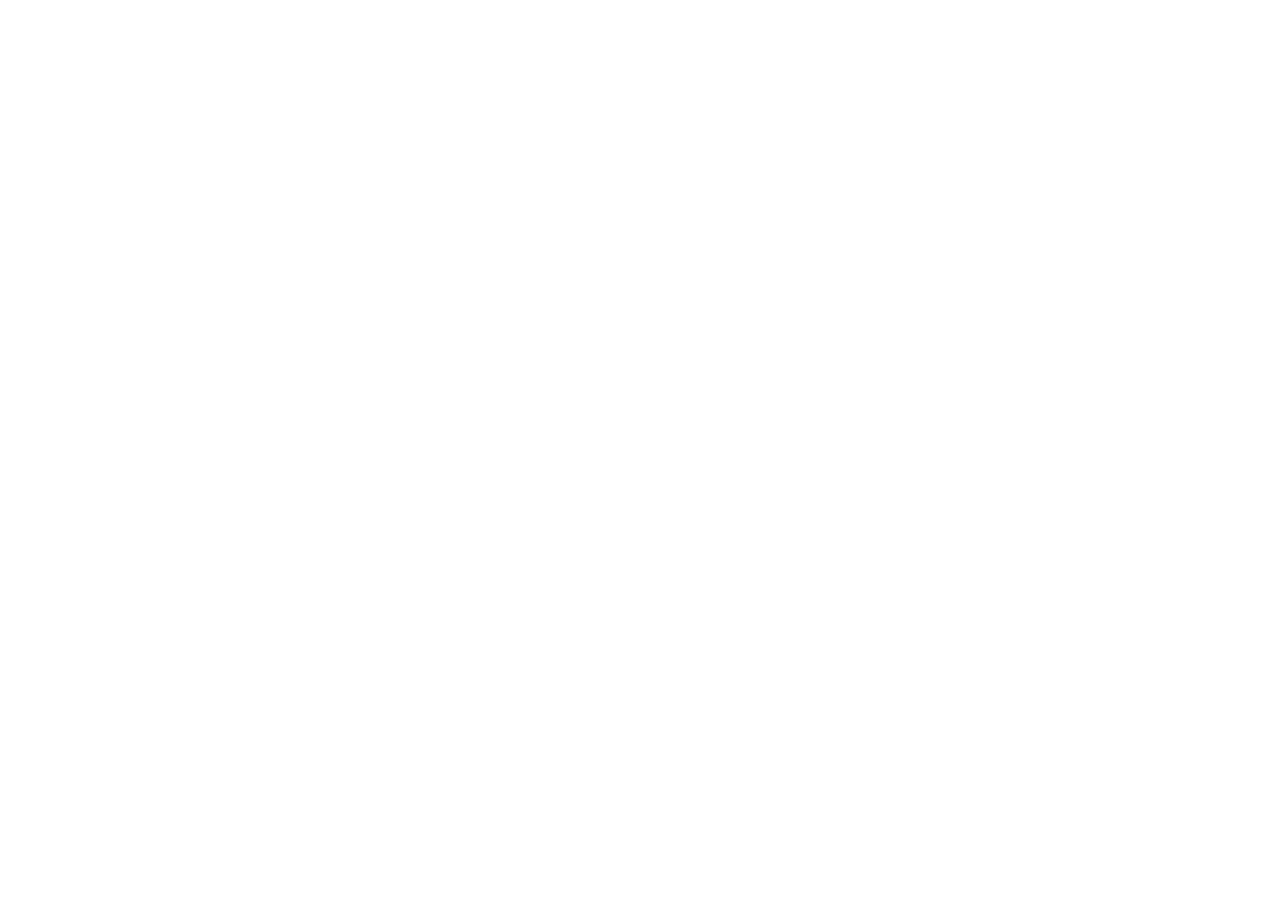
==== index.html @ 024f647b "criado a estrutura básica do html." ====
<!DOCTYPE html>
<html lang="pt-br">
<head>
    <meta charset="UTF-8">
    <meta name="viewport" content="width=device-width, initial-scale=1.0">
    <title>Portfólio</title>
</head>
<body>
    
</body>
</html>
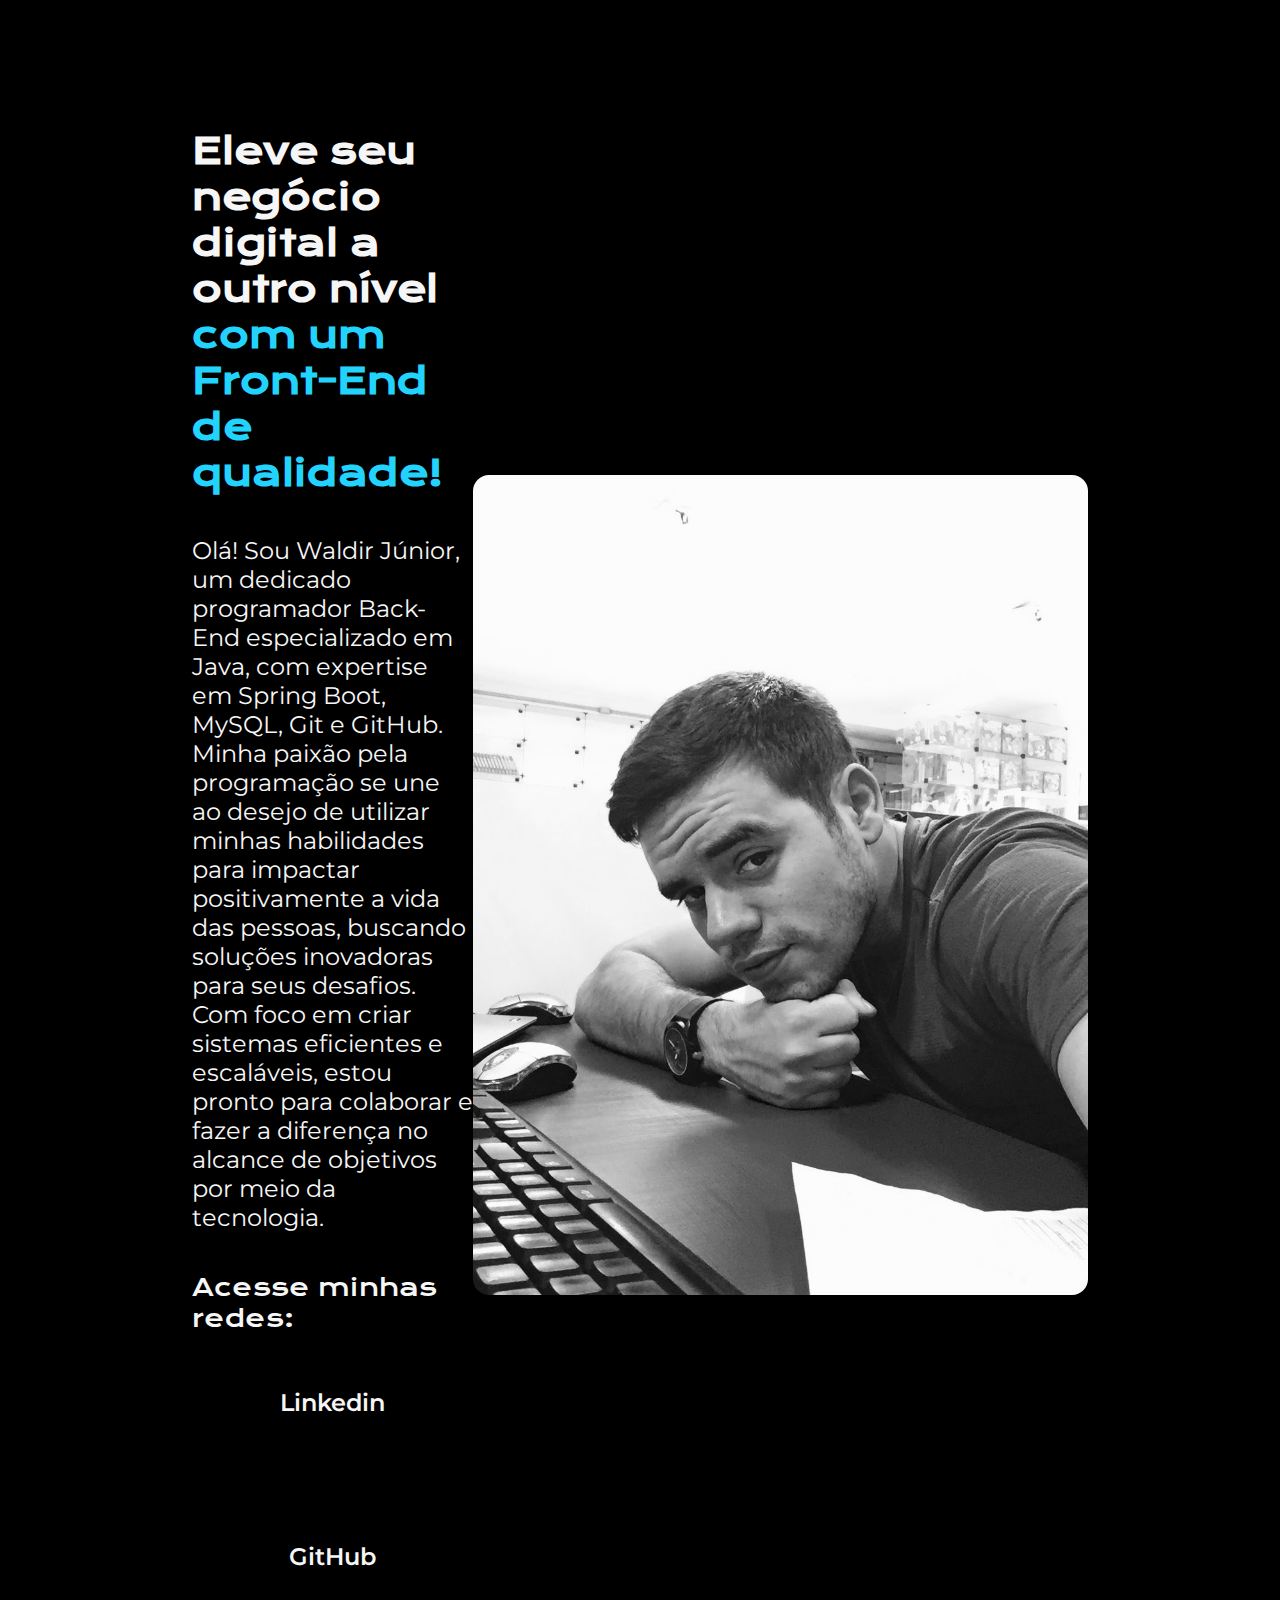
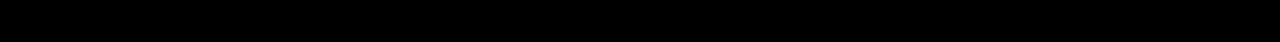
==== commit c9abffa2: "estilizando a minha BIO" ====
--- a/index.html
+++ b/index.html
@@ -4,8 +4,22 @@
     <meta charset="UTF-8">
     <meta name="viewport" content="width=device-width, initial-scale=1.0">
     <title>Portfólio</title>
+    <link rel="stylesheet" href="style.css">
 </head>
 <body>
-    
+    <header></header>
+    <main class="apresentacao">
+        <section class="apresentacao__conteudo">
+            <h1 class="apresentacao__conteudo__titulo">Eleve seu negócio digital a outro nível<strong class="titulo-destaque"> com um Front-End de qualidade!</strong></h1>
+            <p class="apresentacao__conteudo__paragrafo">Olá! Sou Waldir Júnior, um dedicado programador Back-End especializado em Java, com expertise em Spring Boot, MySQL, Git e GitHub. Minha paixão pela programação se une ao desejo de utilizar minhas habilidades para impactar positivamente a vida das pessoas, buscando soluções inovadoras para seus desafios. Com foco em criar sistemas eficientes e escaláveis, estou pronto para colaborar e fazer a diferença no alcance de objetivos por meio da tecnologia.</p>
+            <div class="apresentacao__links">
+                <h2 class="aprensentacao__links__subtitulo">Acesse minhas redes:</h2>
+                <a class="apresentacao__links__link" href="https://www.linkedin.com/in/waldirjuniorgpn/">Linkedin</a>
+                <a class="apresentacao__links__link" href="https://github.com/WaldirJuniorGPN">GitHub</a>
+            </div>
+        </section>
+        <img src="IMG_3933.JPG" alt="Minha foto no meu local de trabalho" class="apresentacao__imagem">
+    </main>
+    <footer></footer>
 </body>
 </html>--- a/style.css
+++ b/style.css
@@ -0,0 +1,76 @@
+@import url('https://fonts.googleapis.com/css2?family=Krona+One&display=swap');
+@import url('https://fonts.googleapis.com/css2?family=Krona+One&family=Montserrat&display=swap');
+@import url('https://fonts.googleapis.com/css2?family=Krona+One&family=Montserrat:wght@600&display=swap');
+
+* {
+    margin: 0;
+    padding: 0;
+}
+
+body {
+    height: 100vh;
+    box-sizing: border-box;
+    background-color: black;
+    color: #F6F6F6;
+}
+
+.titulo-destaque {
+    color: #22D4FD;
+}
+
+.apresentacao {
+    margin: 10% 15%;
+    display: flex;
+    align-items: center;
+    justify-content: space-between;
+}
+
+.apresentacao__conteudo {
+    width: 615px;
+    display: flex;
+    flex-direction: column;
+    gap: 40px;
+}
+
+.apresentacao__conteudo__titulo {
+    font-size: 36px;
+    font-family: 'Krona One', sans-serif;
+}
+
+.apresentacao__conteudo__paragrafo {
+    font-size: 24px;
+    font-weight: 400;
+    font-family: 'Montserrat', sans-serif;
+}
+
+.apresentacao__links {
+    display: flex;
+    justify-content: space-between;
+    flex-direction: column;
+    align-items: center;
+    gap: 32px;
+}
+
+.apresentacao__links__link {
+    width: 280px;
+    height: 79px;
+    text-align: center;
+    border-radius: 16px;
+    font-size: 24px;
+    padding: 21.5px 0;
+    text-decoration: none;
+    color: #F6F6F6;
+    font-weight: 600;
+    font-family: 'Montserrat', sans-serif;
+}
+
+.apresentacao__imagem {
+    width: 615px;
+    border-radius: 16px;
+}
+
+.aprensentacao__links__subtitulo {
+    font-family: 'Krona One', sans-serif;
+    font-weight: 400;
+    font-size: 24px ;
+}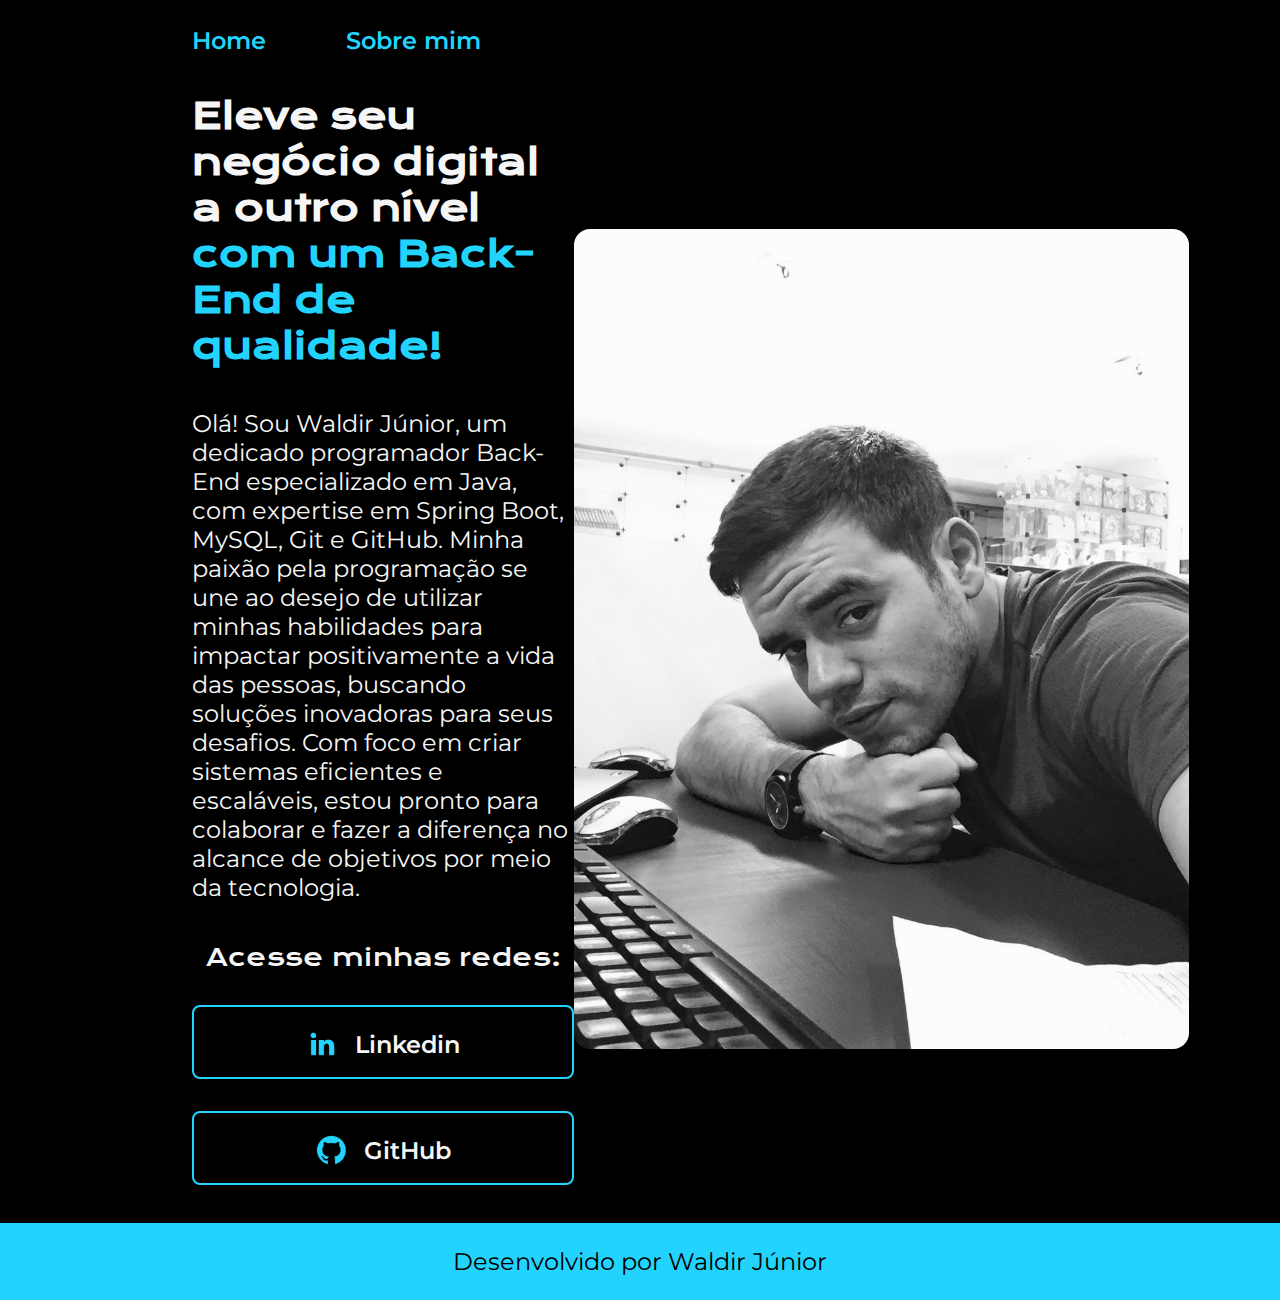
==== commit ee0670cb: "implementado a SOBRE MIM" ====
--- a/index.html
+++ b/index.html
@@ -4,22 +4,41 @@
     <meta charset="UTF-8">
     <meta name="viewport" content="width=device-width, initial-scale=1.0">
     <title>Portfólio</title>
-    <link rel="stylesheet" href="style.css">
+    <link rel="stylesheet" href="./styles/style.css">
 </head>
 <body>
-    <header></header>
+    <header class="cabecalho">
+        <nav class="cabecalho__menu">
+            <a class="cabecalho__menu__link" href="index.html">Home</a>
+            <a class="cabecalho__menu__link" href="about.html">Sobre mim</a>
+        </nav>
+    </header>
+    
+   
     <main class="apresentacao">
         <section class="apresentacao__conteudo">
-            <h1 class="apresentacao__conteudo__titulo">Eleve seu negócio digital a outro nível<strong class="titulo-destaque"> com um Front-End de qualidade!</strong></h1>
-            <p class="apresentacao__conteudo__paragrafo">Olá! Sou Waldir Júnior, um dedicado programador Back-End especializado em Java, com expertise em Spring Boot, MySQL, Git e GitHub. Minha paixão pela programação se une ao desejo de utilizar minhas habilidades para impactar positivamente a vida das pessoas, buscando soluções inovadoras para seus desafios. Com foco em criar sistemas eficientes e escaláveis, estou pronto para colaborar e fazer a diferença no alcance de objetivos por meio da tecnologia.</p>
+            
+            <h1 class="apresentacao__conteudo__titulo">Eleve seu negócio digital a outro nível<strong class="titulo-destaque"> com um Back-End de qualidade!</strong></h1>
+            
+            <p class="apresentacao__conteudo__paragrafo">
+                Olá! Sou Waldir Júnior, um dedicado programador Back-End especializado em Java, com expertise em Spring Boot, MySQL, Git e GitHub. Minha paixão pela programação se une ao desejo de utilizar minhas habilidades para impactar positivamente a vida das pessoas, buscando soluções inovadoras para seus desafios. Com foco em criar sistemas eficientes e escaláveis, estou pronto para colaborar e fazer a diferença no alcance de objetivos por meio da tecnologia.   
+            </p>
+            
             <div class="apresentacao__links">
                 <h2 class="aprensentacao__links__subtitulo">Acesse minhas redes:</h2>
-                <a class="apresentacao__links__link" href="https://www.linkedin.com/in/waldirjuniorgpn/">Linkedin</a>
-                <a class="apresentacao__links__link" href="https://github.com/WaldirJuniorGPN">GitHub</a>
+                
+                <a class="apresentacao__links__link" href="https://www.linkedin.com/in/waldirjuniorgpn/">
+                     <img src="./assets/linkedin.png" alt="Ícone do Linkedin"> Linkedin</a>
+                <a class="apresentacao__links__link" href="https://github.com/WaldirJuniorGPN"> 
+                    <img src="./assets/github.png" alt="Ícone do GitHub"> GitHub</a>
+            
             </div>
+
         </section>
-        <img src="IMG_3933.JPG" alt="Minha foto no meu local de trabalho" class="apresentacao__imagem">
+        <img src="./assets/IMG_3933.JPG" alt="Minha foto no meu local de trabalho" class="apresentacao__imagem">
     </main>
-    <footer></footer>
+    <footer class="rodape">
+        <p>Desenvolvido por Waldir Júnior</p>
+    </footer>
 </body>
 </html>--- a/styles/style.css
+++ b/styles/style.css
@@ -0,0 +1,112 @@
+@import url('https://fonts.googleapis.com/css2?family=Krona+One&display=swap');
+@import url('https://fonts.googleapis.com/css2?family=Krona+One&family=Montserrat&display=swap');
+@import url('https://fonts.googleapis.com/css2?family=Krona+One&family=Montserrat:wght@600&display=swap');
+
+* {
+    margin: 0;
+    padding: 0;
+}
+
+body {
+    height: 100vh;
+    box-sizing: border-box;
+    background-color: black;
+    color: #F6F6F6;
+}
+
+.cabecalho {
+    padding: 2% 0% 0% 15%;
+}
+
+.cabecalho__menu {
+    display: flex;
+    gap: 80px;
+}
+
+.cabecalho__menu__link {
+    font-family: 'Montserrat', sans-serif;
+    font-weight: 600;
+    font-size: 24px;
+    text-decoration: none;
+    color: #22D4FD;
+}
+
+.titulo-destaque {
+    color: #22D4FD;
+}
+
+.apresentacao {
+    padding: 3% 15%;
+    display: flex;
+    align-items: center;
+    justify-content: space-between;
+}
+
+.apresentacao__conteudo {
+    width: 615px;
+    display: flex;
+    flex-direction: column;
+    gap: 40px;
+}
+
+.apresentacao__conteudo__titulo {
+    font-size: 36px;
+    font-family: 'Krona One', sans-serif;
+}
+
+.apresentacao__conteudo__paragrafo {
+    font-size: 24px;
+    font-weight: 400;
+    font-family: 'Montserrat', sans-serif;
+}
+
+.apresentacao__links {
+    display: flex;
+    justify-content: space-between;
+    flex-direction: column;
+    align-items: center;
+    gap: 32px;
+}
+
+.apresentacao__links__link {
+    display: flex;
+    justify-content: center;
+    align-items: center;
+    gap: 16px;
+    border: 2px solid #22D4FD;
+    width: 378px;
+    height: 65px;
+    text-align: center;
+    border-radius: 8px;
+    font-size: 24px;
+    padding: 5px 0 0;
+    text-decoration: none;
+    color: #F6F6F6;
+    font-weight: 600;
+    font-family: 'Montserrat', sans-serif;
+}
+
+.apresentacao__links__link:hover {
+    background-color: #272727;
+}
+
+.apresentacao__imagem {
+    width: 615px;
+    border-radius: 16px;
+}
+
+.aprensentacao__links__subtitulo {
+    font-family: 'Krona One', sans-serif;
+    font-weight: 400;
+    font-size: 24px ;
+}
+
+.rodape {
+    color: black;
+    background-color: #22D4FD;
+    padding: 24px;
+    text-align: center;
+    font-family: 'Montserrat', sans-serif;
+    font-size: 24px;
+    font-weight: 400;
+}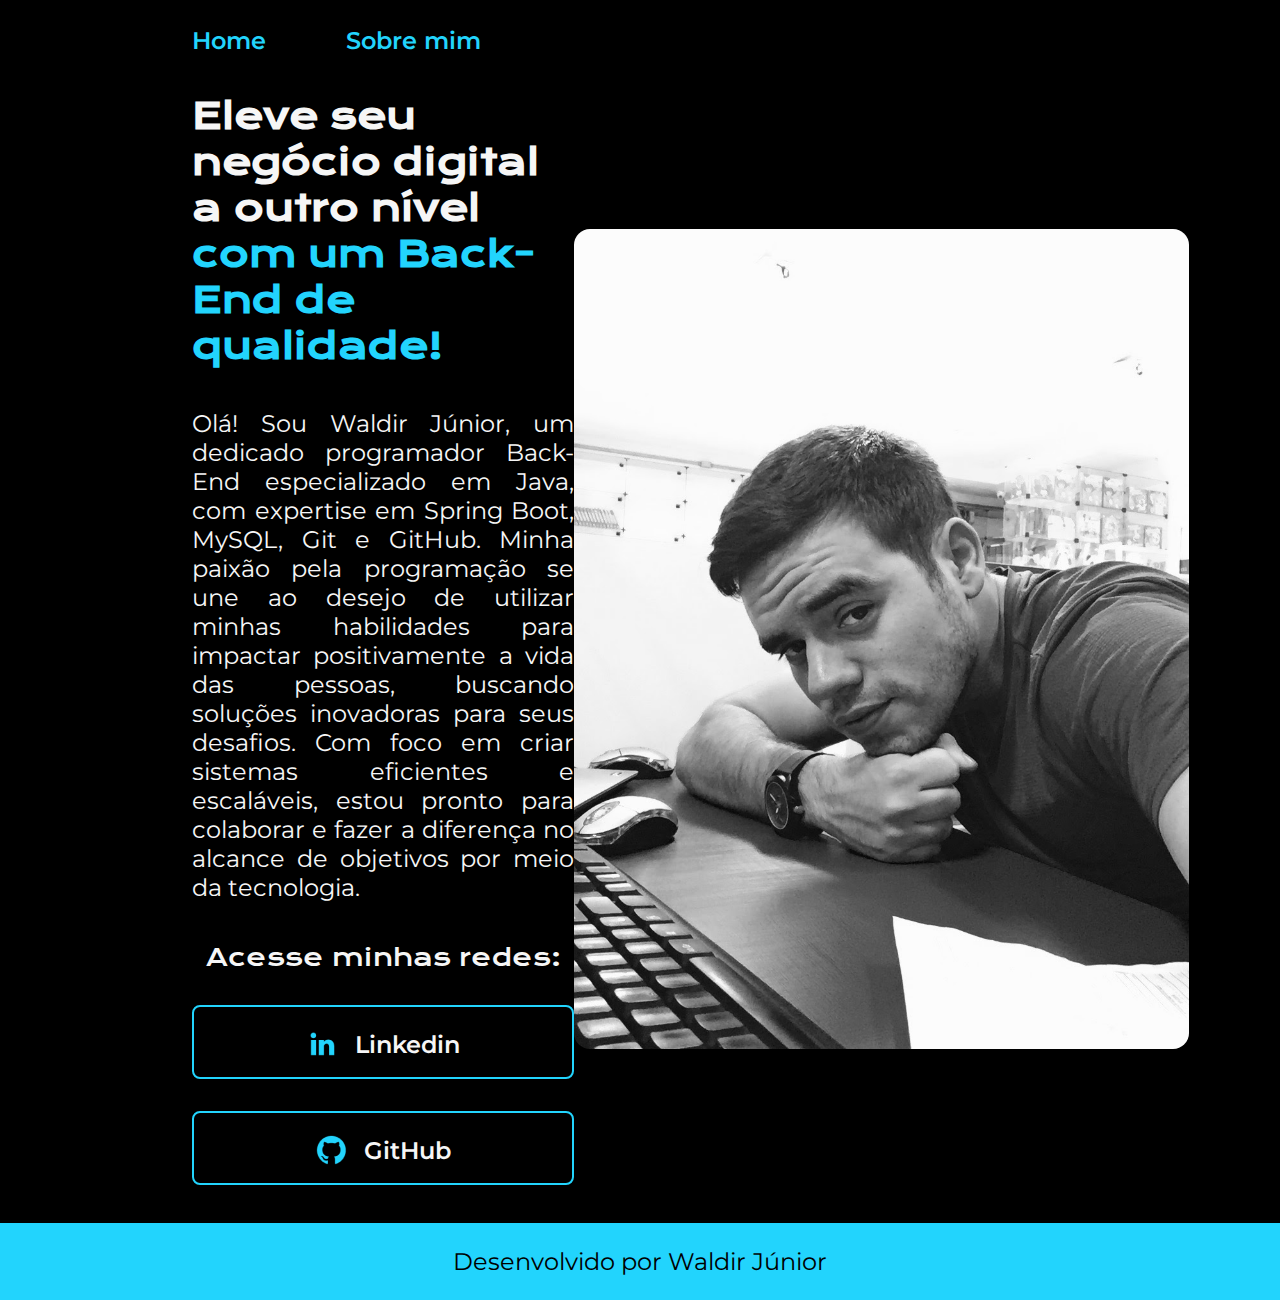
==== commit 6233e326: "desenvolvendo e estilizndo a página Sobre Mim" ====
--- a/index.html
+++ b/index.html
@@ -27,9 +27,9 @@
             <div class="apresentacao__links">
                 <h2 class="aprensentacao__links__subtitulo">Acesse minhas redes:</h2>
                 
-                <a class="apresentacao__links__link" href="https://www.linkedin.com/in/waldirjuniorgpn/">
+                <a class="apresentacao__links__link" href="https://www.linkedin.com/in/waldirjuniorgpn/" target="_blank">
                      <img src="./assets/linkedin.png" alt="Ícone do Linkedin"> Linkedin</a>
-                <a class="apresentacao__links__link" href="https://github.com/WaldirJuniorGPN"> 
+                <a class="apresentacao__links__link" href="https://github.com/WaldirJuniorGPN" target="_blank"> 
                     <img src="./assets/github.png" alt="Ícone do GitHub"> GitHub</a>
             
             </div>
--- a/styles/style.css
+++ b/styles/style.css
@@ -58,6 +58,7 @@
     font-size: 24px;
     font-weight: 400;
     font-family: 'Montserrat', sans-serif;
+    text-align: justify;
 }
 
 .apresentacao__links {
@@ -109,4 +110,17 @@
     font-family: 'Montserrat', sans-serif;
     font-size: 24px;
     font-weight: 400;
+}
+
+.apresentacao__conteudo__titulo__biografia__paragrafo {
+    color: #F6F6F6;
+    font-family: 'Montserrat', sans-serif;
+    text-align: justify;
+}
+
+.aprensentacao__conteudo__titulo__biografia__lista {
+    padding: 3%;
+    color: #F6F6F6;
+    font-family: 'Montserrat', sans-serif;
+    text-align: justify;
 }